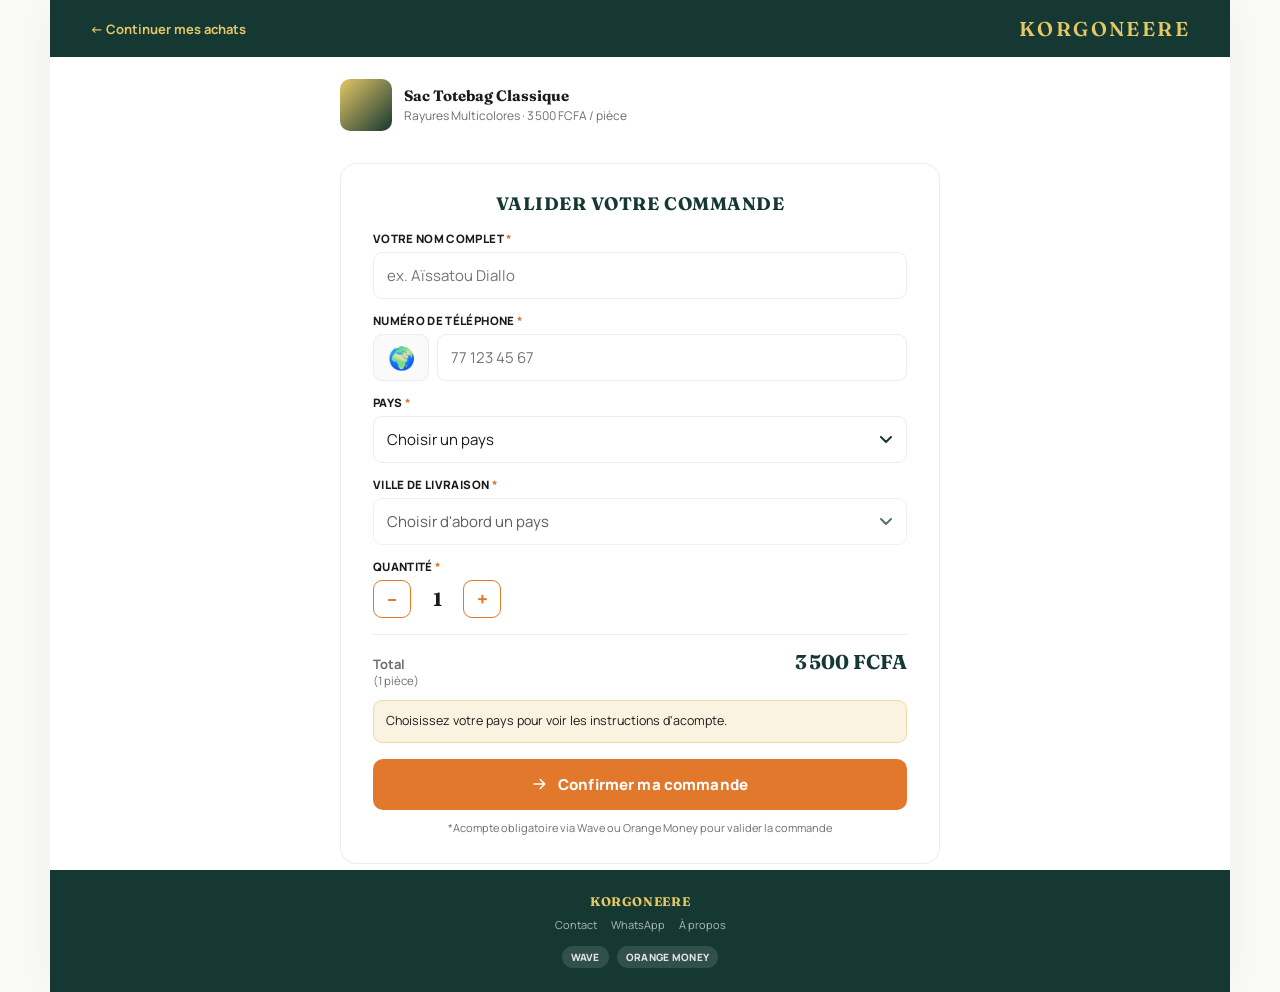
==== commande.html @ 8a244a5a "Premier commit" ====
<!DOCTYPE html>
<html lang="fr">
<head>
<meta charset="UTF-8">
<meta name="viewport" content="width=device-width, initial-scale=1.0">
<title>Korgoneere — Valider ma commande</title>
<link rel="preconnect" href="https://fonts.googleapis.com">
<link rel="preconnect" href="https://fonts.gstatic.com" crossorigin>
<link href="https://fonts.googleapis.com/css2?family=Fraunces:ital,opsz,wght@0,9..144,500;0,9..144,600;0,9..144,700;1,9..144,500&family=Manrope:wght@400;500;600;700;800&display=swap" rel="stylesheet">
<link rel="stylesheet" href="style.css">
</head>
<body>
<div class="site">

  <header class="site-header">
    <div class="wrap">
      <a href="index.html" class="backlink">← Continuer mes achats</a>
      <div class="logo">Korgoneere</div>
    </div>
  </header>

  <div class="wrap wrap--medium">
    <div class="summary">
      <div class="summary-swatch" id="summarySwatch"></div>
      <div>
        <div class="summary-name" id="summaryName">Chargement…</div>
        <div class="summary-meta" id="summaryMeta"></div>
      </div>
    </div>

    <form class="formcard" id="orderForm">
      <div class="formtitle">Valider votre commande</div>

      <div class="field">
        <label for="fname">Votre nom complet <span class="req">*</span></label>
        <input id="fname" type="text" placeholder="ex. Aïssatou Diallo" required>
      </div>

      <div class="field">
        <label for="fphone">Numéro de téléphone <span class="req">*</span></label>
        <div class="phonerow">
          <div class="flagbox" id="flagBox">🌍</div>
          <input id="fphone" type="tel" placeholder="77 123 45 67" required>
        </div>
      </div>

      <div class="field">
        <label for="fcountry">Pays <span class="req">*</span></label>
        <select id="fcountry" required>
          <option value="" disabled selected>Choisir un pays</option>
          <option value="Sénégal">🇸🇳 Sénégal</option>
          <option value="Burkina Faso">🇧🇫 Burkina Faso</option>
        </select>
      </div>

      <div class="field">
        <label for="fcity">Ville de livraison <span class="req">*</span></label>
        <select id="fcity" required disabled>
          <option value="" selected>Choisir d'abord un pays</option>
        </select>
      </div>

      <div class="field">
        <label>Quantité <span class="req">*</span></label>
        <div class="qtyrow">
          <div class="qtybtn" id="qtyMinus">–</div>
          <div id="qtyval">1</div>
          <div class="qtybtn" id="qtyPlus">+</div>
        </div>
      </div>

      <div class="totalrow">
        <div>
          <div class="label">Total</div>
          <div class="qtynote" id="qtyNoteText">(1 pièce)</div>
        </div>
        <div class="amount" id="totalAmount"></div>
      </div>

      <div class="deposit-note" id="depositNote">
        Choisissez votre pays pour voir les instructions d'acompte.
      </div>

      <button type="submit" class="cta">
        <svg viewBox="0 0 24 24" fill="none"><path d="M3 12h13M11 6l6 6-6 6" stroke="#fff" stroke-width="2" stroke-linecap="round" stroke-linejoin="round"/></svg>
        Confirmer ma commande
      </button>
      <div class="payinfo">*Acompte obligatoire via Wave ou Orange Money pour valider la commande</div>
      <div class="errormsg" id="errorMsg">Merci de remplir tous les champs avant de continuer.</div>
    </form>

    <div class="confirm" id="confirmBox">
      <h2>Commande reçue !</h2>
      <p>Envoyez votre acompte puis contactez-nous sur WhatsApp — notre livreur vous appelle ensuite pour organiser la livraison.</p>
      <a href="#" id="waLink" class="wa-btn" target="_blank" rel="noopener">Continuer sur WhatsApp →</a>
    </div>
  </div>

  <footer class="site-footer">
    <div class="foot-brand">Korgoneere</div>
    <div class="foot-links"><a href="#">Contact</a><a href="#">WhatsApp</a><a href="#">À propos</a></div>
    <div class="foot-pay">
      <span class="paybadge">WAVE</span>
      <span class="paybadge">ORANGE MONEY</span>
    </div>
  </footer>
</div>

<script src="script.js"></script>
</body>
</html>
---- style.css ----
:root{
  --teal: #163832;
  --teal-2: #1F4A42;
  --gold: #C9A227;
  --gold-soft: #E4C766;
  --orange: #E2782B;
  --orange-dim: #C4611C;
  --ink: #1B1B1B;
  --muted: #6E6E6E;
  --line: #ECECEC;
  --paper: #FFFFFF;
  --bg: #FAFAF8;
}
*{box-sizing:border-box; margin:0; padding:0;}
html,body{background:var(--bg); color:var(--ink); font-family:'Manrope',sans-serif; -webkit-font-smoothing:antialiased;}
a{color:inherit; text-decoration:none;}
img,svg{display:block;}

/* ---------- layout helpers ---------- */
.site{max-width:1180px; margin:0 auto; background:var(--paper); min-height:100vh; box-shadow:0 0 40px rgba(0,0,0,0.05);}
.wrap{max-width:460px; margin:0 auto; padding:0 20px;}
.wrap--wide{max-width:1100px;}
.wrap--medium{max-width:640px;}

/* ---------- header / footer (shared) ---------- */
header.site-header{background:var(--teal); padding:16px 20px;}
header.site-header .wrap{display:flex; align-items:center; justify-content:space-between; padding:0;}
.logo{font-family:'Fraunces',serif; font-weight:600; font-size:20px; letter-spacing:0.12em; color:var(--gold-soft); text-transform:uppercase;}
.cart{color:var(--gold-soft); opacity:0.9;}
.backlink{font-size:13px; font-weight:700; color:var(--gold-soft); display:flex; align-items:center; gap:6px;}

footer.site-footer{background:var(--teal); padding:24px 20px; text-align:center; margin-top:6px;}
.foot-brand{font-family:'Fraunces',serif; color:var(--gold-soft); font-size:12.5px; font-weight:700; letter-spacing:0.05em; text-transform:uppercase;}
.foot-links{margin-top:8px; display:flex; justify-content:center; gap:14px; font-size:11px;}
.foot-links a{color:rgba(255,255,255,0.65);}
.foot-pay{margin-top:14px; display:flex; justify-content:center; gap:8px;}
.paybadge{font-size:10px; font-weight:800; letter-spacing:0.03em; padding:4px 9px; border-radius:20px; background:rgba(255,255,255,0.12); color:rgba(255,255,255,0.85);}

/* ================= CATALOGUE (index.html) ================= */
.catalogue-hero{padding:22px 20px 6px;}
.catalogue-hero .eyebrow{font-size:12.5px; color:var(--muted); font-weight:700; text-transform:uppercase; letter-spacing:0.05em;}
.catalogue-hero h1{font-family:'Fraunces',serif; font-size:28px; font-weight:700; color:var(--teal); margin-top:4px;}

.prodgrid{display:grid; grid-template-columns:1fr 1fr; gap:16px; padding:18px 20px 30px;}
.prodcard{border:1px solid var(--line); border-radius:14px; overflow:hidden; background:#fff; transition:transform .15s;}
.prodcard:active{transform:scale(0.98);}
.prodcard-img{height:130px; position:relative; overflow:hidden;}
.prodcard-img img{width:100%; height:100%; object-fit:cover;}
.prodcard-body{padding:12px;}
.prodcard-name{font-family:'Fraunces',serif; font-weight:700; font-size:14.5px; color:var(--ink); line-height:1.25;}
.prodcard-colors{font-size:10.5px; color:var(--muted); margin-top:3px;}
.prodcard-price{font-family:'Fraunces',serif; font-weight:700; font-size:15.5px; color:var(--teal); margin-top:8px;}
.prodcard-stock{font-size:10px; color:var(--orange-dim); font-weight:700; margin-top:2px;}

/* ================= PRODUIT (produit.html) ================= */
.prod-layout{padding:20px;}

.prod-hero{border-radius:14px; height:250px; position:relative; margin-bottom:10px; display:flex; align-items:center; justify-content:center; overflow:hidden;}
.prod-hero .badge{position:absolute; top:12px; left:12px; background:var(--orange); color:#fff; font-size:11px; font-weight:800; letter-spacing:0.04em; text-transform:uppercase; padding:5px 10px; border-radius:20px; z-index:3;}
.hero-photo{position:absolute; inset:0; width:100%; height:100%; object-fit:cover; z-index:2;}

.design-label{font-size:13px; font-weight:700; color:var(--teal); margin:4px 0 8px;}
.design-grid{display:grid; grid-template-columns:1fr 1fr; gap:10px;}
.design-cell{position:relative; height:120px; border-radius:10px; overflow:hidden; cursor:pointer; border:2px solid transparent;}
.design-cell.active{border-color:var(--teal);}
.design-cell img{width:100%; height:100%; object-fit:cover; position:relative; z-index:1;}
.design-tag{position:absolute; bottom:6px; right:6px; background:rgba(0,0,0,0.55); color:#fff; font-size:10px; font-weight:700; padding:2px 7px; border-radius:6px; z-index:2;}

.note-placeholder{font-size:11px; color:var(--muted); font-style:italic; margin-top:14px; margin-bottom:18px; line-height:1.5;}

.prod-name{font-family:'Fraunces',serif; font-weight:700; font-size:23px; color:var(--ink);}
.prod-sub{font-size:13px; color:var(--muted); margin-top:4px; line-height:1.5;}
.prod-price{font-family:'Fraunces',serif; font-weight:700; font-size:29px; color:var(--teal); margin-top:14px;}
.prod-stock{font-size:12.5px; color:var(--orange-dim); font-weight:700; margin-top:4px;}

.cta-order{display:flex; align-items:center; justify-content:center; gap:8px; width:100%; margin-top:20px; padding:15px; background:var(--orange); color:#fff; border:none; border-radius:10px; font-weight:800; font-size:15.5px; cursor:pointer;}
.cta-order svg{width:18px; height:18px;}

.features{display:grid; grid-template-columns:1fr 1fr; gap:12px; margin-top:28px;}
.feature{text-align:center;}
.feature .swatchbox{height:70px; border-radius:10px; margin-bottom:8px; display:flex; align-items:center; justify-content:center;}
.feature .flabel{font-size:11px; font-weight:800; letter-spacing:0.03em; text-transform:uppercase; color:var(--ink);}

/* ================= COMMANDE (commande.html) ================= */
.summary{display:flex; gap:12px; align-items:center; padding:16px 20px; border-bottom:1px solid var(--line);}
.summary-swatch{width:52px; height:52px; border-radius:10px; flex-shrink:0; overflow:hidden;}
.summary-name{font-family:'Fraunces',serif; font-weight:700; font-size:15px; color:var(--ink);}
.summary-meta{font-size:12px; color:var(--muted); margin-top:2px;}

.formcard{padding:20px;}
.formtitle{font-family:'Fraunces',serif; font-size:18px; font-weight:700; color:var(--teal); text-align:center; margin-bottom:16px; text-transform:uppercase; letter-spacing:0.03em;}

.field{margin-bottom:14px;}
.field label{display:block; font-size:11.5px; font-weight:800; letter-spacing:0.03em; text-transform:uppercase; color:var(--ink); margin-bottom:6px;}
.field label .req{color:var(--orange);}
.field input, .field select{width:100%; padding:12px 13px; border-radius:9px; border:1.5px solid var(--line); background:var(--paper); color:var(--ink); font-family:'Manrope',sans-serif; font-size:15px; outline:none; transition:border-color .15s;}
.field input:focus, .field select:focus{border-color:var(--teal);}
.field select{appearance:none; background-image:url('data:image/svg+xml;utf8,<svg xmlns="http://www.w3.org/2000/svg" width="12" height="8" viewBox="0 0 12 8"><path d="M1 1l5 5 5-5" stroke="%23163832" stroke-width="2" fill="none" stroke-linecap="round" stroke-linejoin="round"/></svg>'); background-repeat:no-repeat; background-position:right 14px center;}

.phonerow{display:flex; gap:8px;}
.flagbox{width:56px; display:flex; align-items:center; justify-content:center; border:1.5px solid var(--line); border-radius:9px; font-size:22px; background:#fafafa;}
.phonerow input{flex:1;}

.qtyrow{display:flex; align-items:center; gap:14px;}
.qtybtn{width:38px; height:38px; border-radius:9px; border:1.5px solid var(--orange); background:#fff; color:var(--orange); font-size:19px; font-weight:800; display:flex; align-items:center; justify-content:center; cursor:pointer; user-select:none;}
.qtybtn:active{background:rgba(226,120,43,0.12);}
#qtyval{font-family:'Fraunces',serif; font-size:19px; font-weight:700; min-width:24px; text-align:center;}
.qtymax{font-size:11.5px; color:var(--muted); margin-left:auto;}

.totalrow{display:flex; justify-content:space-between; align-items:baseline; margin:16px 0 4px; padding-top:14px; border-top:1px solid var(--line);}
.totalrow .label{font-size:13px; color:var(--muted); font-weight:700;}
.totalrow .amount{font-family:'Fraunces',serif; font-size:20px; font-weight:700; color:var(--teal);}
.totalrow .qtynote{font-size:11.5px; color:var(--muted);}

.deposit-note{margin-top:12px; padding:11px 12px; border-radius:9px; background:#FBF3E2; border:1px solid #EFD9A3; font-size:12.5px; line-height:1.5; color:var(--ink);}
.deposit-note b{color:var(--orange-dim);}

.cta{margin-top:16px; width:100%; padding:15px; border:none; border-radius:10px; background:var(--orange); color:#fff; font-family:'Manrope',sans-serif; font-weight:800; font-size:15px; letter-spacing:0.01em; cursor:pointer; display:flex; align-items:center; justify-content:center; gap:8px;}
.cta:active{background:var(--orange-dim);}
.cta svg{width:18px; height:18px;}
.payinfo{text-align:center; font-size:11px; color:var(--muted); margin-top:10px; line-height:1.4;}
.errormsg{color:var(--orange-dim); font-size:12.5px; font-weight:700; margin-top:8px; display:none;}

.confirm{display:none; margin:24px 20px 30px; background:var(--teal); color:#fff; border-radius:14px; padding:24px; text-align:center;}
.confirm h2{font-family:'Fraunces',serif; font-size:20px; font-weight:700; margin-bottom:8px; color:var(--gold-soft);}
.confirm p{font-size:13.5px; color:rgba(255,255,255,0.8); line-height:1.5; margin-bottom:16px;}
.wa-btn{display:inline-flex; align-items:center; gap:8px; background:var(--orange); color:#fff; font-weight:800; font-size:14px; padding:12px 22px; border-radius:9px;}

/* ==================================================================
   DESKTOP (min-width: 900px)
   ================================================================== */
@media (min-width:900px){
  .wrap{max-width:1100px;}
  .wrap--medium{max-width:640px;}

  .catalogue-hero h1{font-size:38px;}
  .prodgrid{grid-template-columns:repeat(3,1fr); gap:24px; padding:24px 20px 50px;}
  .prodcard-img{height:190px;}

  .prod-layout{padding:36px 20px; display:grid; grid-template-columns:1fr 1fr; gap:48px; align-items:start;}
  .prod-hero{height:340px; margin-bottom:0;}
  .design-grid{grid-template-columns:repeat(3,1fr);}
  .prod-info{padding-top:4px;}
  .prod-name{font-size:30px;}
  .prod-price{font-size:34px;}
  .features{grid-template-columns:repeat(4,1fr);}

  .summary{max-width:640px; margin:0 auto; padding:22px 0; border-bottom:none;}
  .formcard{max-width:640px; margin:0 auto; padding:28px 32px; border:1px solid var(--line); border-radius:16px; margin-top:10px;}
  .confirm{max-width:640px; margin:24px auto 40px;}
}
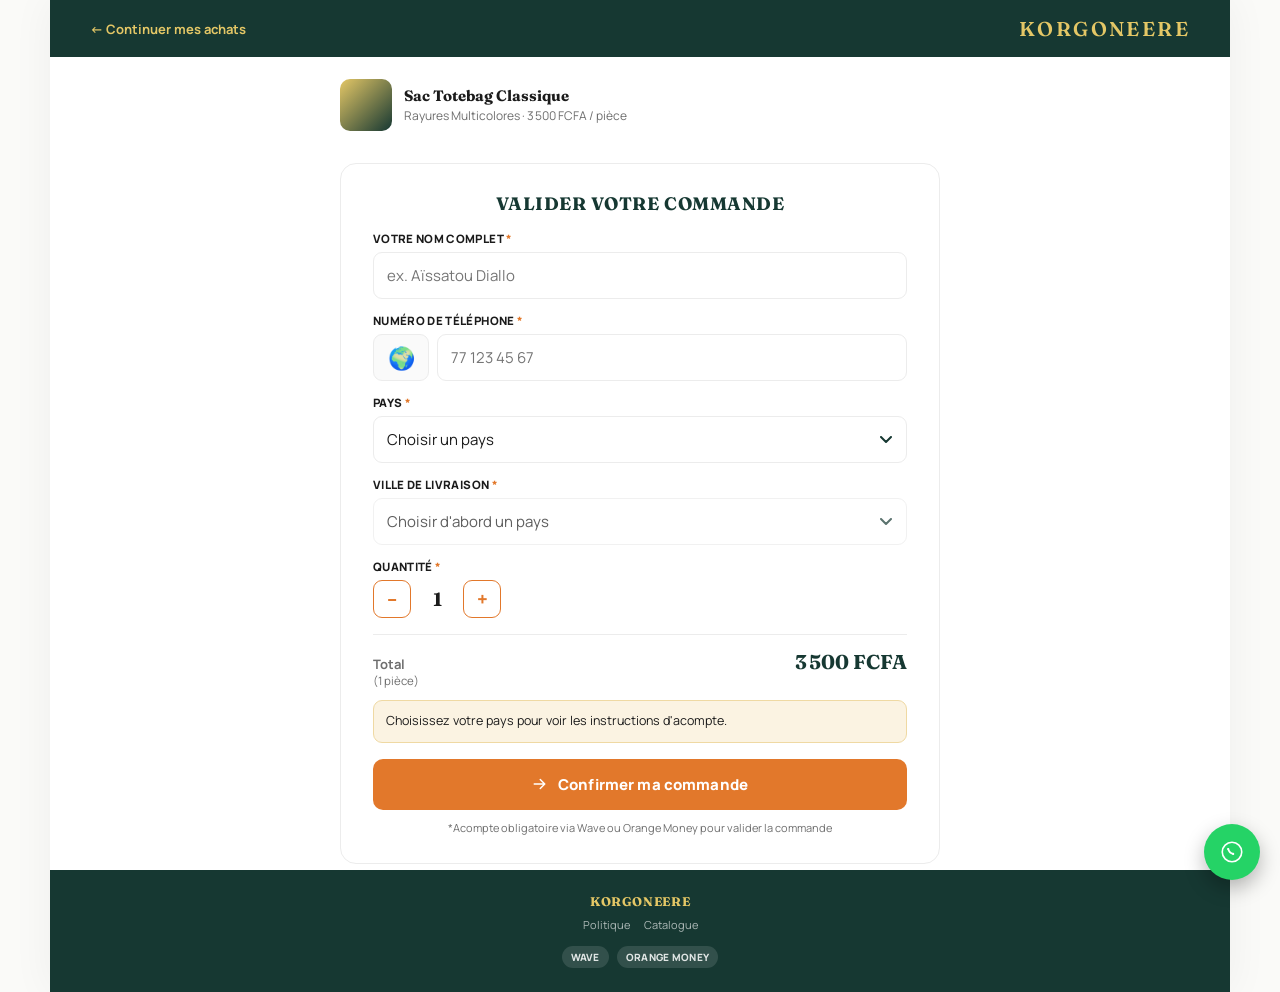
==== commit 2f592ced: "Ajout de la page politique et du bouton whatapp" ====
--- a/commande.html
+++ b/commande.html
@@ -98,7 +98,7 @@
 
   <footer class="site-footer">
     <div class="foot-brand">Korgoneere</div>
-    <div class="foot-links"><a href="#">Contact</a><a href="#">WhatsApp</a><a href="#">À propos</a></div>
+    <div class="foot-links"><a href="politique.html">Politique</a><a href="index.html">Catalogue</a></div>
     <div class="foot-pay">
       <span class="paybadge">WAVE</span>
       <span class="paybadge">ORANGE MONEY</span>
@@ -108,4 +108,4 @@
 
 <script src="script.js"></script>
 </body>
-</html>
+</html>
--- a/style.css
+++ b/style.css
@@ -126,6 +126,17 @@
 .confirm p{font-size:13.5px; color:rgba(255,255,255,0.8); line-height:1.5; margin-bottom:16px;}
 .wa-btn{display:inline-flex; align-items:center; gap:8px; background:var(--orange); color:#fff; font-weight:800; font-size:14px; padding:12px 22px; border-radius:9px;}
 
+/* ---------- bouton whatsapp flottant ---------- */
+.wa-float{
+  position:fixed; bottom:20px; right:20px; z-index:999;
+  width:56px; height:56px; border-radius:50%;
+  background:#25D366;
+  display:flex; align-items:center; justify-content:center;
+  box-shadow:0 8px 20px rgba(0,0,0,0.28);
+  transition:transform .15s;
+}
+.wa-float:active{transform:scale(0.93);}
+
 /* ==================================================================
    DESKTOP (min-width: 900px)
    ================================================================== */
